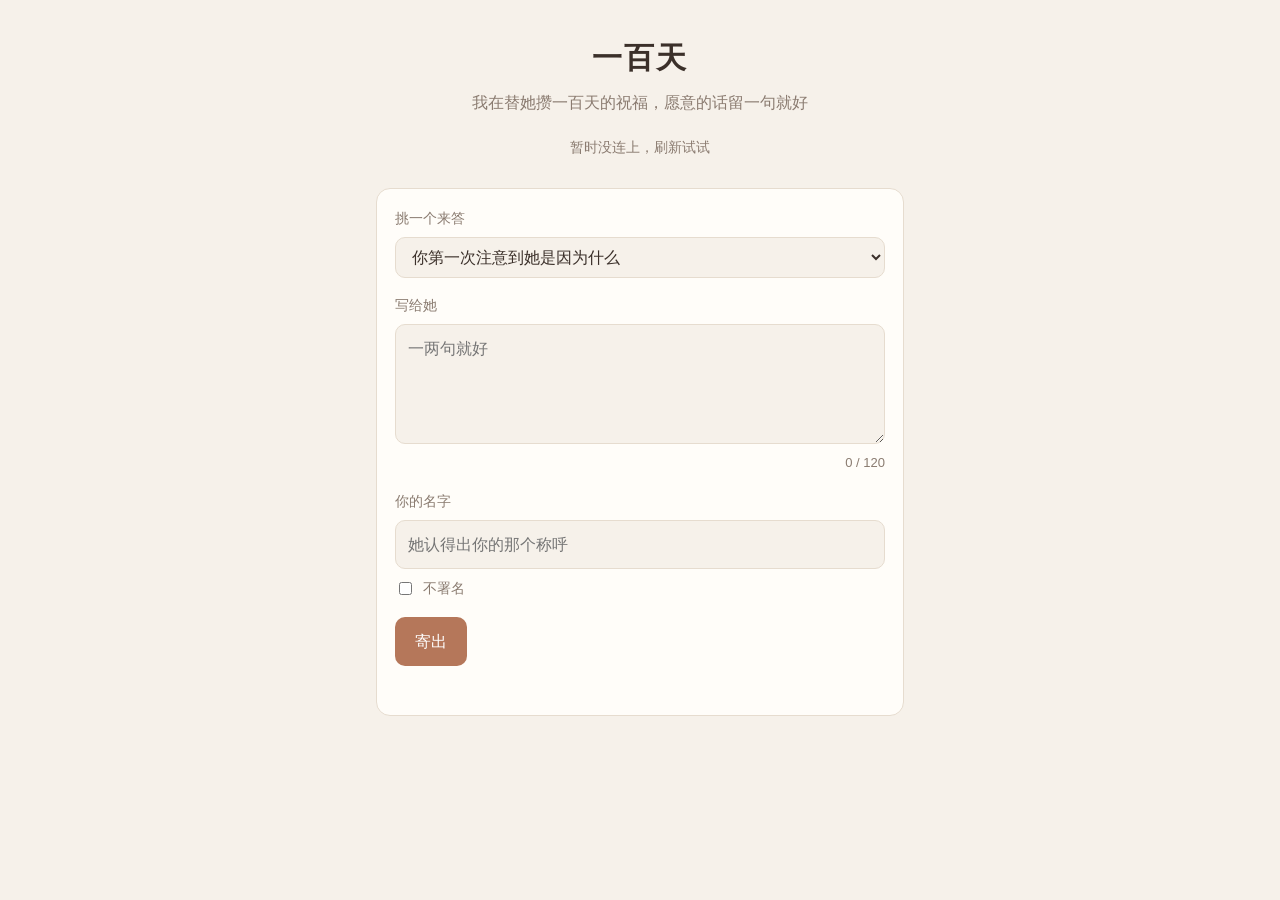
==== wishes/index.html @ 848b3bc2 "加一百天祝福页：来宾留言、先审后放、到日子一起拆 Co-Authored-By: Claude Opus 5.5 <noreply@anthropic.com> Claude-Session: htt" ====
<!doctype html>
<html lang="zh-CN">
<head>
<meta charset="utf-8">
<meta name="viewport" content="width=device-width, initial-scale=1, viewport-fit=cover">
<title>一百天</title>
<link rel="stylesheet" href="style.css">
</head>
<body>
<main>
  <h1 id="title"></h1>
  <p class="sub" id="subtitle"></p>
  <img class="hero hidden" id="hero" alt="">
  <p class="status" id="status">正在看攒了几封…</p>

  <!-- 拆开之后才出现 -->
  <section id="opened" class="hidden">
    <div class="letters" id="letters"></div>
    <p class="section-title">还想再写一句的话</p>
  </section>

  <form class="card" id="form" autocomplete="off">
    <div class="field">
      <label for="q">挑一个来答</label>
      <select id="q"></select>
    </div>
    <div class="field">
      <label for="body">写给<span class="recipient"></span></label>
      <textarea id="body" placeholder="一两句就好"></textarea>
      <div class="row"><span></span><span class="count" id="count"></span></div>
    </div>
    <div class="field">
      <label for="name">你的名字</label>
      <input type="text" id="name" maxlength="20" placeholder="她认得出你的那个称呼">
      <label class="check" style="margin-top:8px"><input type="checkbox" id="anon"> 不署名</label>
    </div>
    <button type="submit" id="send">寄出</button>
    <p class="msg" id="msg" role="status"></p>
  </form>
</main>

<script src="config.js"></script>
<script src="api.js"></script>
<script>
(function () {
  const C = window.WISH_CONFIG, api = window.WishAPI;
  const $ = (id) => document.getElementById(id);

  document.title = C.TITLE;
  $("title").textContent = C.TITLE;
  $("subtitle").textContent = C.SUBTITLE;
  document.querySelectorAll(".recipient").forEach((el) => (el.textContent = C.RECIPIENT));
  if (C.HERO_IMAGE) { $("hero").src = C.HERO_IMAGE; $("hero").classList.remove("hidden"); }

  [...C.QUESTIONS, C.FREE_QUESTION].forEach((q) => {
    const o = document.createElement("option");
    o.value = o.textContent = q;
    $("q").appendChild(o);
  });

  // 字数
  const body = $("body"), count = $("count");
  const len = (s) => [...s.trim()].length;
  function updateCount() {
    const n = len(body.value);
    count.textContent = n + " / " + C.MAX_LEN;
    count.classList.toggle("over", n > C.MAX_LEN);
  }
  body.addEventListener("input", updateCount);
  updateCount();

  $("anon").addEventListener("change", (e) => { $("name").disabled = e.target.checked; });

  // 状态 + 拆开后的信
  let unsealAt = null, total = 0, sealed = true;
  function renderStatus() {
    const el = $("status");
    el.textContent = "";
    if (!unsealAt) return;
    const b = document.createElement("b");
    b.textContent = total;
    if (sealed) {
      const days = Math.max(0, Math.ceil((unsealAt - Date.now()) / 86400000));
      el.append("已经攒了 ", b, " 封，" + (days > 0 ? "还有 " + days + " 天" : "就快") + "一起拆开");
    } else {
      el.append("一共 ", b, " 封，拆开了");
    }
  }

  function letterEl(w) {
    const btn = document.createElement("div");
    btn.className = "env";
    btn.tabIndex = 0;
    const head = document.createElement("div");
    head.className = "env-head";
    const who = document.createElement("span");
    who.className = "who";
    who.textContent = w.nickname || "没署名的人";
    const when = document.createElement("span");
    when.textContent = api.fmtTime(w.created_at);
    head.append(who, when);

    const bodyBox = document.createElement("div");
    bodyBox.className = "env-body";
    const q = document.createElement("p");
    q.className = "env-q";
    q.textContent = w.question;
    const t = document.createElement("p");
    t.className = "env-text";
    t.textContent = w.body; // textContent，不会被当成 HTML
    bodyBox.append(q, t);

    btn.append(head, bodyBox);
    const open = () => btn.classList.add("open");
    btn.addEventListener("click", open);
    btn.addEventListener("keydown", (e) => { if (e.key === "Enter" || e.key === " ") open(); });
    return btn;
  }

  async function load() {
    try {
      const s = await api.rpc("wish_status");
      unsealAt = new Date(s.unseal_at).getTime();
      total = s.count;
      sealed = s.sealed;
      renderStatus();
      if (!sealed) {
        const list = await api.rpc("public_wishes");
        const box = $("letters");
        box.textContent = "";
        if (!list.length) {
          const p = document.createElement("p");
          p.className = "empty";
          p.textContent = "信还在路上";
          box.appendChild(p);
        }
        list.forEach((w) => box.appendChild(letterEl(w)));
        $("opened").classList.remove("hidden");
      }
    } catch (e) {
      $("status").textContent = "暂时没连上，刷新试试";
    }
  }
  load();

  // 寄出：只有数据库确认收到了才算成功
  $("form").addEventListener("submit", async (e) => {
    e.preventDefault();
    const msg = $("msg"), send = $("send");
    msg.className = "msg";
    msg.textContent = "";
    const text = body.value.trim();
    if (!text) { msg.className = "msg err"; msg.textContent = "还没写字呢"; return; }
    if (len(text) > C.MAX_LEN) { msg.className = "msg err"; msg.textContent = "字有点多，挑最想说的那句"; return; }

    send.disabled = true;
    send.textContent = "寄送中…";
    try {
      const r = await api.rpc("submit_wish", {
        p_nickname: $("anon").checked ? "" : $("name").value,
        p_question: $("q").value,
        p_body: text,
      });
      body.value = "";
      updateCount();
      msg.className = "msg ok";
      msg.textContent = "寄出了，" + api.fmtTime(r.created_at) + "。" +
        (sealed ? "到那天和大家的一起拆开。" : "过一遍之后就会出现在上面。");
      total += 1;
      renderStatus();
    } catch (err) {
      msg.className = "msg err";
      msg.textContent = err.message; // 写的字留在框里，不会丢
    } finally {
      send.disabled = false;
      send.textContent = "寄出";
    }
  });
})();
</script>
</body>
</html>
---- wishes/style.css ----
:root {
  --bg: #f6f1ea;
  --paper: #fffdf9;
  --ink: #3b302a;
  --muted: #8a7b70;
  --line: #e6dccf;
  --accent: #b5775a;
  --accent-ink: #fff;
  --env: #f1e4d3;
  --env-flap: #e8d4bd;
  --ok: #5d8a5e;
  --err: #b24a3c;
}
@media (prefers-color-scheme: dark) {
  :root {
    --bg: #1d1916;
    --paper: #27221e;
    --ink: #eee4da;
    --muted: #a69689;
    --line: #3a322c;
    --accent: #d39573;
    --accent-ink: #1d1916;
    --env: #332a23;
    --env-flap: #3d3229;
    --ok: #8fbf8f;
    --err: #e2806f;
  }
}
* { box-sizing: border-box; }
html, body { margin: 0; }
body {
  background: var(--bg);
  color: var(--ink);
  font-family: -apple-system, "PingFang SC", "Hiragino Sans GB", "Noto Sans SC", "Microsoft YaHei", sans-serif;
  line-height: 1.7;
  -webkit-text-size-adjust: 100%;
}
main { max-width: 560px; margin: 0 auto; padding: 32px 16px 64px; }
h1 { font-size: 30px; font-weight: 600; letter-spacing: .06em; margin: 0 0 6px; text-align: center; }
.sub { text-align: center; color: var(--muted); margin: 0 0 20px; }
.hero { width: 100%; border-radius: 14px; display: block; margin: 0 0 22px; }
.status { text-align: center; color: var(--muted); font-size: 14px; margin: 0 0 28px; }
.status b { color: var(--ink); font-weight: 600; }
.card {
  background: var(--paper);
  border: 1px solid var(--line);
  border-radius: 14px;
  padding: 18px;
}
label { display: block; font-size: 14px; color: var(--muted); margin: 0 0 6px; }
.field { margin: 0 0 16px; }
select, input[type=text], input[type=password], textarea {
  width: 100%;
  font: inherit;
  font-size: 16px; /* 防 iOS 放大 */
  color: var(--ink);
  background: var(--bg);
  border: 1px solid var(--line);
  border-radius: 10px;
  padding: 10px 12px;
}
textarea { min-height: 120px; resize: vertical; }
.row { display: flex; align-items: center; justify-content: space-between; gap: 12px; }
.count { font-size: 13px; color: var(--muted); }
.count.over { color: var(--err); }
.check { display: flex; align-items: center; gap: 8px; font-size: 14px; color: var(--muted); }
button {
  font: inherit;
  border: 0;
  border-radius: 10px;
  padding: 11px 20px;
  background: var(--accent);
  color: var(--accent-ink);
  cursor: pointer;
}
button[disabled] { opacity: .5; cursor: default; }
button.ghost { background: transparent; color: var(--accent); border: 1px solid var(--line); padding: 7px 12px; font-size: 14px; }
.msg { font-size: 14px; margin: 12px 0 0; min-height: 1.4em; }
.msg.ok { color: var(--ok); }
.msg.err { color: var(--err); }
.section-title { font-size: 15px; color: var(--muted); text-align: center; margin: 40px 0 16px; }

/* 信封 */
.letters { display: grid; gap: 12px; }
.env {
  position: relative;
  background: var(--env);
  border-radius: 12px;
  padding: 16px 18px;
  cursor: pointer;
  overflow: hidden;
  border: 1px solid var(--line);
  text-align: left;
  width: 100%;
  color: var(--ink);
}
.env::before {
  content: "";
  position: absolute; left: 0; right: 0; top: 0; height: 22px;
  background: linear-gradient(to bottom right, var(--env-flap) 50%, transparent 50.5%) left / 50.5% 100% no-repeat,
              linear-gradient(to bottom left,  var(--env-flap) 50%, transparent 50.5%) right / 50.5% 100% no-repeat;
  opacity: .9;
  transition: opacity .3s;
}
.env-head { display: flex; justify-content: space-between; gap: 12px; font-size: 14px; color: var(--muted); padding-top: 8px; }
.env-head .who { color: var(--ink); font-weight: 600; }
.env-body { display: none; margin-top: 10px; }
.env.open { background: var(--paper); cursor: default; }
.env.open::before { opacity: 0; }
.env.open .env-body { display: block; }
.env-q { font-size: 13px; color: var(--muted); margin: 0 0 4px; }
.env-text { margin: 0; white-space: pre-wrap; word-break: break-word; font-size: 16px; }
.empty { text-align: center; color: var(--muted); font-size: 14px; }
.hidden { display: none !important; }
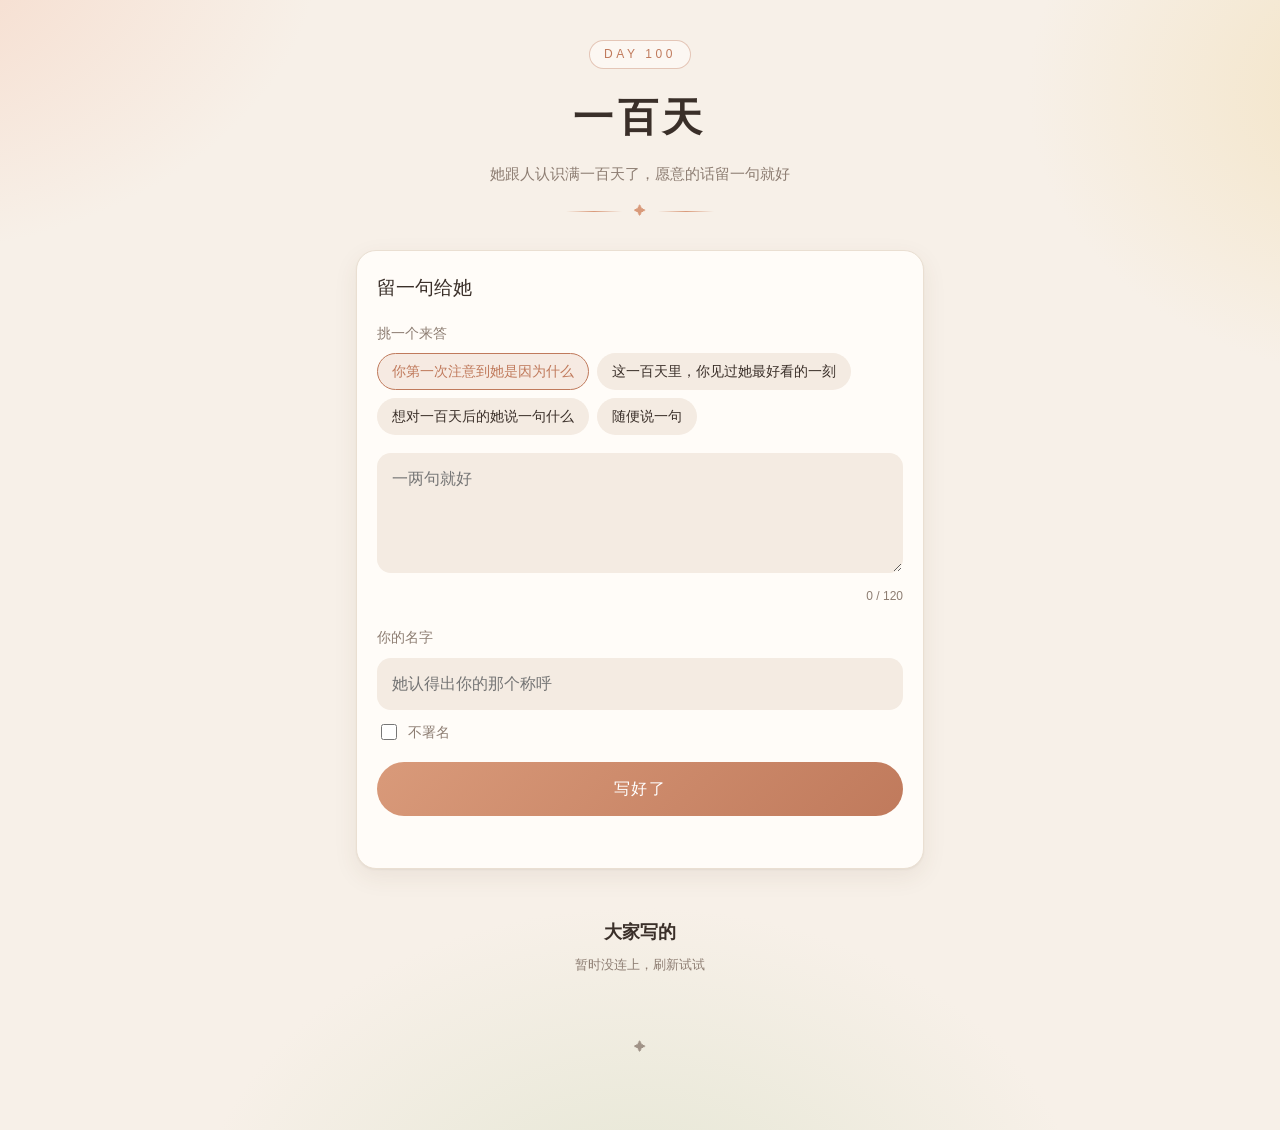
==== commit baeca24b: "祝福页改成写完直接显示，并美化页面 - 去掉拆封时间，新写的默认直接出现在页面上 - 管理页加开关：直接显示 / 先审再显示 - 问题改成可点的小标签，信做成彩色卡片，加主图相框和深色模式 - 导出静" ====
--- a/wishes/index.html
+++ b/wishes/index.html
@@ -3,40 +3,42 @@
 <head>
 <meta charset="utf-8">
 <meta name="viewport" content="width=device-width, initial-scale=1, viewport-fit=cover">
+<meta name="theme-color" content="#f7f0e8">
 <title>一百天</title>
 <link rel="stylesheet" href="style.css">
 </head>
 <body>
 <main>
+  <span class="badge hidden" id="badge"></span>
   <h1 id="title"></h1>
   <p class="sub" id="subtitle"></p>
-  <img class="hero hidden" id="hero" alt="">
-  <p class="status" id="status">正在看攒了几封…</p>
-
-  <!-- 拆开之后才出现 -->
-  <section id="opened" class="hidden">
-    <div class="letters" id="letters"></div>
-    <p class="section-title">还想再写一句的话</p>
-  </section>
+  <div class="flourish">✦</div>
+  <figure class="hero hidden" id="hero"><img alt=""></figure>
 
   <form class="card" id="form" autocomplete="off">
+    <p class="form-title">留一句给<span class="recipient"></span></p>
     <div class="field">
-      <label for="q">挑一个来答</label>
-      <select id="q"></select>
+      <label>挑一个来答</label>
+      <div class="chips" id="chips" role="radiogroup"></div>
     </div>
     <div class="field">
-      <label for="body">写给<span class="recipient"></span></label>
-      <textarea id="body" placeholder="一两句就好"></textarea>
+      <textarea id="body" placeholder="一两句就好" aria-label="正文"></textarea>
       <div class="row"><span></span><span class="count" id="count"></span></div>
     </div>
     <div class="field">
       <label for="name">你的名字</label>
       <input type="text" id="name" maxlength="20" placeholder="她认得出你的那个称呼">
-      <label class="check" style="margin-top:8px"><input type="checkbox" id="anon"> 不署名</label>
+      <label class="check" style="margin-top:10px"><input type="checkbox" id="anon"> 不署名</label>
     </div>
-    <button type="submit" id="send">寄出</button>
+    <button type="submit" class="wide" id="send">写好了</button>
     <p class="msg" id="msg" role="status"></p>
   </form>
+
+  <h2 class="section-title" id="listTitle">大家写的</h2>
+  <p class="section-sub" id="status">正在翻…</p>
+  <div class="letters" id="letters"></div>
+
+  <p class="foot">✦</p>
 </main>
 
 <script src="config.js"></script>
@@ -49,16 +51,23 @@
   document.title = C.TITLE;
   $("title").textContent = C.TITLE;
   $("subtitle").textContent = C.SUBTITLE;
+  if (C.BADGE) { $("badge").textContent = C.BADGE; $("badge").classList.remove("hidden"); }
   document.querySelectorAll(".recipient").forEach((el) => (el.textContent = C.RECIPIENT));
-  if (C.HERO_IMAGE) { $("hero").src = C.HERO_IMAGE; $("hero").classList.remove("hidden"); }
+  if (C.HERO_IMAGE) { $("hero").querySelector("img").src = C.HERO_IMAGE; $("hero").classList.remove("hidden"); }
 
-  [...C.QUESTIONS, C.FREE_QUESTION].forEach((q) => {
-    const o = document.createElement("option");
-    o.value = o.textContent = q;
-    $("q").appendChild(o);
+  // 问题做成能点的小标签
+  [...C.QUESTIONS, C.FREE_QUESTION].forEach((q, i) => {
+    const l = document.createElement("label");
+    l.className = "chip";
+    const r = document.createElement("input");
+    r.type = "radio"; r.name = "q"; r.value = q; r.checked = i === 0;
+    const s = document.createElement("span");
+    s.textContent = q;
+    l.append(r, s);
+    $("chips").appendChild(l);
   });
+  const question = () => (document.querySelector('input[name=q]:checked') || {}).value || C.FREE_QUESTION;
 
-  // 字数
   const body = $("body"), count = $("count");
   const len = (s) => [...s.trim()].length;
   function updateCount() {
@@ -71,79 +80,22 @@
 
   $("anon").addEventListener("change", (e) => { $("name").disabled = e.target.checked; });
 
-  // 状态 + 拆开后的信
-  let unsealAt = null, total = 0, sealed = true;
-  function renderStatus() {
-    const el = $("status");
-    el.textContent = "";
-    if (!unsealAt) return;
-    const b = document.createElement("b");
-    b.textContent = total;
-    if (sealed) {
-      const days = Math.max(0, Math.ceil((unsealAt - Date.now()) / 86400000));
-      el.append("已经攒了 ", b, " 封，" + (days > 0 ? "还有 " + days + " 天" : "就快") + "一起拆开");
-    } else {
-      el.append("一共 ", b, " 封，拆开了");
-    }
-  }
-
-  function letterEl(w) {
-    const btn = document.createElement("div");
-    btn.className = "env";
-    btn.tabIndex = 0;
-    const head = document.createElement("div");
-    head.className = "env-head";
-    const who = document.createElement("span");
-    who.className = "who";
-    who.textContent = w.nickname || "没署名的人";
-    const when = document.createElement("span");
-    when.textContent = api.fmtTime(w.created_at);
-    head.append(who, when);
-
-    const bodyBox = document.createElement("div");
-    bodyBox.className = "env-body";
-    const q = document.createElement("p");
-    q.className = "env-q";
-    q.textContent = w.question;
-    const t = document.createElement("p");
-    t.className = "env-text";
-    t.textContent = w.body; // textContent，不会被当成 HTML
-    bodyBox.append(q, t);
-
-    btn.append(head, bodyBox);
-    const open = () => btn.classList.add("open");
-    btn.addEventListener("click", open);
-    btn.addEventListener("keydown", (e) => { if (e.key === "Enter" || e.key === " ") open(); });
-    return btn;
-  }
-
-  async function load() {
+  async function load(highlightFirst) {
     try {
-      const s = await api.rpc("wish_status");
-      unsealAt = new Date(s.unseal_at).getTime();
-      total = s.count;
-      sealed = s.sealed;
-      renderStatus();
-      if (!sealed) {
-        const list = await api.rpc("public_wishes");
-        const box = $("letters");
-        box.textContent = "";
-        if (!list.length) {
-          const p = document.createElement("p");
-          p.className = "empty";
-          p.textContent = "信还在路上";
-          box.appendChild(p);
-        }
-        list.forEach((w) => box.appendChild(letterEl(w)));
-        $("opened").classList.remove("hidden");
-      }
+      const [s, list] = await Promise.all([api.rpc("wish_status"), api.rpc("public_wishes")]);
+      $("status").textContent = list.length ? "一共 " + s.count + " 封，新的在前面" : "还没人写，你来第一个";
+      // 置顶那封之后的第一封就是最新的
+      const newestIdx = list.findIndex((w) => !w.pinned);
+      $("letters").innerHTML = list
+        .map((w, i) => api.letterHTML(w, i, highlightFirst && i === newestIdx ? "new" : ""))
+        .join("");
     } catch (e) {
       $("status").textContent = "暂时没连上，刷新试试";
     }
   }
-  load();
+  load(false);
 
-  // 寄出：只有数据库确认收到了才算成功
+  // 只有数据库确认收到了才算写进去；成功后从数据库重新读一遍
   $("form").addEventListener("submit", async (e) => {
     e.preventDefault();
     const msg = $("msg"), send = $("send");
@@ -154,26 +106,29 @@
     if (len(text) > C.MAX_LEN) { msg.className = "msg err"; msg.textContent = "字有点多，挑最想说的那句"; return; }
 
     send.disabled = true;
-    send.textContent = "寄送中…";
+    send.textContent = "正在存…";
     try {
       const r = await api.rpc("submit_wish", {
         p_nickname: $("anon").checked ? "" : $("name").value,
-        p_question: $("q").value,
+        p_question: question(),
         p_body: text,
       });
       body.value = "";
       updateCount();
       msg.className = "msg ok";
-      msg.textContent = "寄出了，" + api.fmtTime(r.created_at) + "。" +
-        (sealed ? "到那天和大家的一起拆开。" : "过一遍之后就会出现在上面。");
-      total += 1;
-      renderStatus();
+      if (r.status === "approved") {
+        msg.textContent = "留下了 · " + api.fmtTime(r.created_at);
+        await load(true);
+        $("listTitle").scrollIntoView({ behavior: "smooth", block: "start" });
+      } else {
+        msg.textContent = "收到了 · " + api.fmtTime(r.created_at) + "，过一遍之后会出现在下面";
+      }
     } catch (err) {
       msg.className = "msg err";
       msg.textContent = err.message; // 写的字留在框里，不会丢
     } finally {
       send.disabled = false;
-      send.textContent = "寄出";
+      send.textContent = "写好了";
     }
   });
 })();
--- a/wishes/style.css
+++ b/wishes/style.css
@@ -1,114 +1,255 @@
 :root {
-  --bg: #f6f1ea;
-  --paper: #fffdf9;
-  --ink: #3b302a;
-  --muted: #8a7b70;
-  --line: #e6dccf;
-  --accent: #b5775a;
+  --bg: #f7f0e8;
+  --blob1: #f6d9c9;
+  --blob2: #f3e3c3;
+  --blob3: #e4e6d3;
+  --paper: #fffcf8;
+  --ink: #3a2f29;
+  --muted: #8d7d72;
+  --line: #eadfd2;
+  --accent: #c07a5c;
+  --accent2: #d99a7a;
   --accent-ink: #fff;
-  --env: #f1e4d3;
-  --env-flap: #e8d4bd;
-  --ok: #5d8a5e;
-  --err: #b24a3c;
+  --chip: #f4ebe2;
+  --ok: #5e8c60;
+  --err: #b54b3d;
+  --shadow: 0 1px 2px rgba(90, 60, 40, .06), 0 8px 24px rgba(90, 60, 40, .08);
+  --t0: #fff8ef;  /* 奶油 */
+  --t1: #fdeeee;  /* 淡粉 */
+  --t2: #eef3ea;  /* 淡绿 */
+  --t3: #eaf0f6;  /* 淡蓝 */
+  --serif: "Songti SC", "STSong", "Noto Serif SC", "Source Han Serif SC", "SimSun", serif;
 }
 @media (prefers-color-scheme: dark) {
   :root {
-    --bg: #1d1916;
-    --paper: #27221e;
-    --ink: #eee4da;
-    --muted: #a69689;
-    --line: #3a322c;
-    --accent: #d39573;
-    --accent-ink: #1d1916;
-    --env: #332a23;
-    --env-flap: #3d3229;
-    --ok: #8fbf8f;
-    --err: #e2806f;
+    --bg: #1c1815;
+    --blob1: #3a2820;
+    --blob2: #33291c;
+    --blob3: #262a20;
+    --paper: #26201c;
+    --ink: #f0e6dc;
+    --muted: #a8988b;
+    --line: #3a312a;
+    --accent: #dc9b7b;
+    --accent2: #e8b291;
+    --accent-ink: #1c1815;
+    --chip: #2f2722;
+    --ok: #93c293;
+    --err: #e8846f;
+    --shadow: 0 1px 2px rgba(0, 0, 0, .3), 0 8px 24px rgba(0, 0, 0, .25);
+    --t0: #2c241d;
+    --t1: #2f2223;
+    --t2: #232a22;
+    --t3: #212730;
   }
 }
+
 * { box-sizing: border-box; }
 html, body { margin: 0; }
 body {
-  background: var(--bg);
+  min-height: 100vh;
   color: var(--ink);
+  background:
+    radial-gradient(40rem 28rem at -10% -5%, var(--blob1), transparent 70%),
+    radial-gradient(34rem 26rem at 110% 8%, var(--blob2), transparent 70%),
+    radial-gradient(40rem 30rem at 50% 110%, var(--blob3), transparent 70%),
+    var(--bg);
   font-family: -apple-system, "PingFang SC", "Hiragino Sans GB", "Noto Sans SC", "Microsoft YaHei", sans-serif;
-  line-height: 1.7;
+  line-height: 1.75;
   -webkit-text-size-adjust: 100%;
 }
-main { max-width: 560px; margin: 0 auto; padding: 32px 16px 64px; }
-h1 { font-size: 30px; font-weight: 600; letter-spacing: .06em; margin: 0 0 6px; text-align: center; }
-.sub { text-align: center; color: var(--muted); margin: 0 0 20px; }
-.hero { width: 100%; border-radius: 14px; display: block; margin: 0 0 22px; }
-.status { text-align: center; color: var(--muted); font-size: 14px; margin: 0 0 28px; }
-.status b { color: var(--ink); font-weight: 600; }
+main { max-width: 600px; margin: 0 auto; padding: 40px 16px 72px; }
+
+/* ---------- 头部 ---------- */
+.badge {
+  display: block;
+  width: max-content;
+  margin: 0 auto 14px;
+  padding: 3px 14px;
+  border-radius: 99px;
+  font-size: 12px;
+  letter-spacing: .3em;
+  color: var(--accent);
+  border: 1px solid color-mix(in srgb, var(--accent) 40%, transparent);
+  background: color-mix(in srgb, var(--paper) 60%, transparent);
+}
+h1 {
+  font-family: var(--serif);
+  font-size: 40px;
+  font-weight: 700;
+  letter-spacing: .12em;
+  margin: 0 0 8px;
+  text-align: center;
+}
+.sub { text-align: center; color: var(--muted); margin: 0 0 6px; font-size: 15px; }
+.flourish {
+  display: flex; align-items: center; justify-content: center; gap: 12px;
+  color: var(--accent2); font-size: 12px; margin: 14px 0 28px;
+}
+.flourish::before, .flourish::after {
+  content: ""; width: 56px; height: 1px;
+  background: linear-gradient(to right, transparent, var(--accent2), transparent);
+}
+.hero {
+  display: block;
+  width: 100%;
+  margin: 0 0 32px;
+  padding: 10px 10px 34px;
+  background: #fff;
+  border-radius: 6px;
+  box-shadow: var(--shadow);
+  transform: rotate(-1.2deg);
+}
+.hero img { width: 100%; display: block; border-radius: 2px; }
+
+/* ---------- 表单 ---------- */
 .card {
   background: var(--paper);
   border: 1px solid var(--line);
-  border-radius: 14px;
-  padding: 18px;
-}
-label { display: block; font-size: 14px; color: var(--muted); margin: 0 0 6px; }
-.field { margin: 0 0 16px; }
+  border-radius: 20px;
+  padding: 20px;
+  box-shadow: var(--shadow);
+}
+.form-title { font-family: var(--serif); font-size: 19px; margin: 0 0 16px; }
+label { display: block; font-size: 14px; color: var(--muted); margin: 0 0 8px; }
+.field { margin: 0 0 18px; }
+
+.chips { display: flex; flex-wrap: wrap; gap: 8px; }
+.chip { position: relative; margin: 0; }
+.chip input { position: absolute; opacity: 0; pointer-events: none; }
+.chip span {
+  display: block;
+  padding: 7px 14px;
+  border-radius: 99px;
+  background: var(--chip);
+  border: 1px solid transparent;
+  color: var(--ink);
+  font-size: 14px;
+  line-height: 1.5;
+  cursor: pointer;
+  transition: background .2s, border-color .2s, color .2s;
+}
+.chip input:checked + span {
+  background: color-mix(in srgb, var(--accent) 14%, var(--paper));
+  border-color: var(--accent);
+  color: var(--accent);
+}
+.chip input:focus-visible + span { outline: 2px solid var(--accent); outline-offset: 2px; }
+
 select, input[type=text], input[type=password], textarea {
   width: 100%;
   font: inherit;
   font-size: 16px; /* 防 iOS 放大 */
   color: var(--ink);
-  background: var(--bg);
-  border: 1px solid var(--line);
-  border-radius: 10px;
-  padding: 10px 12px;
-}
+  background: var(--chip);
+  border: 1px solid transparent;
+  border-radius: 14px;
+  padding: 11px 14px;
+  transition: border-color .2s, background .2s;
+}
+select:focus, input[type=text]:focus, input[type=password]:focus, textarea:focus {
+  outline: none;
+  border-color: var(--accent2);
+  background: var(--paper);
+}
+input:disabled { opacity: .5; }
 textarea { min-height: 120px; resize: vertical; }
 .row { display: flex; align-items: center; justify-content: space-between; gap: 12px; }
-.count { font-size: 13px; color: var(--muted); }
+.count { font-size: 12px; color: var(--muted); margin-top: 4px; }
 .count.over { color: var(--err); }
-.check { display: flex; align-items: center; gap: 8px; font-size: 14px; color: var(--muted); }
+.check { display: flex; align-items: center; gap: 8px; font-size: 14px; color: var(--muted); margin: 0; }
+.check input { accent-color: var(--accent); width: 16px; height: 16px; }
+
 button {
   font: inherit;
   border: 0;
-  border-radius: 10px;
-  padding: 11px 20px;
-  background: var(--accent);
+  border-radius: 99px;
+  padding: 11px 22px;
+  background: linear-gradient(135deg, var(--accent2), var(--accent));
   color: var(--accent-ink);
   cursor: pointer;
-}
+  transition: transform .15s, opacity .2s;
+}
+button:active { transform: scale(.98); }
 button[disabled] { opacity: .5; cursor: default; }
-button.ghost { background: transparent; color: var(--accent); border: 1px solid var(--line); padding: 7px 12px; font-size: 14px; }
-.msg { font-size: 14px; margin: 12px 0 0; min-height: 1.4em; }
+button.wide { width: 100%; padding: 13px; font-size: 16px; letter-spacing: .1em; }
+button.ghost { background: transparent; color: var(--accent); border: 1px solid var(--line); padding: 6px 14px; font-size: 14px; }
+.msg { font-size: 14px; margin: 12px 0 0; min-height: 1.4em; text-align: center; }
 .msg.ok { color: var(--ok); }
 .msg.err { color: var(--err); }
-.section-title { font-size: 15px; color: var(--muted); text-align: center; margin: 40px 0 16px; }
-
-/* 信封 */
-.letters { display: grid; gap: 12px; }
-.env {
+
+/* ---------- 信 ---------- */
+.section-title {
+  font-family: var(--serif);
+  font-size: 18px;
+  text-align: center;
+  margin: 48px 0 6px;
+  scroll-margin-top: 16px;
+}
+.section-sub { text-align: center; color: var(--muted); font-size: 13px; margin: 0 0 20px; }
+.letters { columns: 1; column-gap: 14px; }
+@media (min-width: 560px) { .letters { columns: 2; } }
+.letter {
   position: relative;
-  background: var(--env);
-  border-radius: 12px;
-  padding: 16px 18px;
-  cursor: pointer;
+  break-inside: avoid;
+  margin: 0 0 14px;
+  padding: 18px 18px 14px;
+  border-radius: 16px;
+  background: var(--t0);
+  border: 1px solid color-mix(in srgb, var(--ink) 6%, transparent);
+  box-shadow: var(--shadow);
   overflow: hidden;
-  border: 1px solid var(--line);
-  text-align: left;
-  width: 100%;
-  color: var(--ink);
-}
-.env::before {
-  content: "";
-  position: absolute; left: 0; right: 0; top: 0; height: 22px;
-  background: linear-gradient(to bottom right, var(--env-flap) 50%, transparent 50.5%) left / 50.5% 100% no-repeat,
-              linear-gradient(to bottom left,  var(--env-flap) 50%, transparent 50.5%) right / 50.5% 100% no-repeat;
-  opacity: .9;
-  transition: opacity .3s;
-}
-.env-head { display: flex; justify-content: space-between; gap: 12px; font-size: 14px; color: var(--muted); padding-top: 8px; }
-.env-head .who { color: var(--ink); font-weight: 600; }
-.env-body { display: none; margin-top: 10px; }
-.env.open { background: var(--paper); cursor: default; }
-.env.open::before { opacity: 0; }
-.env.open .env-body { display: block; }
-.env-q { font-size: 13px; color: var(--muted); margin: 0 0 4px; }
-.env-text { margin: 0; white-space: pre-wrap; word-break: break-word; font-size: 16px; }
-.empty { text-align: center; color: var(--muted); font-size: 14px; }
+  animation: rise .5s ease both;
+}
+.letter.t1 { background: var(--t1); }
+.letter.t2 { background: var(--t2); }
+.letter.t3 { background: var(--t3); }
+.letter:nth-child(odd)  { transform: rotate(-.4deg); }
+.letter:nth-child(even) { transform: rotate(.4deg); }
+.letter::before {
+  content: "“";
+  position: absolute; top: -18px; right: 10px;
+  font-family: Georgia, var(--serif);
+  font-size: 88px;
+  line-height: 1;
+  color: var(--accent);
+  opacity: .12;
+}
+.letter.pinned { border-color: color-mix(in srgb, var(--accent) 45%, transparent); }
+.letter.pinned .pin {
+  display: inline-block; font-size: 11px; color: var(--accent);
+  border: 1px solid currentColor; border-radius: 99px; padding: 0 8px; margin: 0 0 8px;
+}
+.letter.new { animation: rise .5s ease both, glow 2.4s ease .5s; }
+.letter-q { font-size: 12px; color: var(--muted); margin: 0 0 6px; }
+.letter-text {
+  font-family: var(--serif);
+  font-size: 17px;
+  line-height: 1.85;
+  margin: 0 0 14px;
+  white-space: pre-wrap;
+  word-break: break-word;
+}
+.letter-foot { display: flex; align-items: center; gap: 8px; font-size: 13px; color: var(--muted); }
+.avatar {
+  flex: none;
+  width: 24px; height: 24px; border-radius: 50%;
+  display: grid; place-items: center;
+  font-size: 12px; color: var(--accent-ink);
+  background: linear-gradient(135deg, var(--accent2), var(--accent));
+}
+.letter-foot .who { color: var(--ink); font-weight: 600; }
+.letter-foot .when { margin-left: auto; font-size: 12px; }
+
+.empty { text-align: center; color: var(--muted); font-size: 14px; padding: 20px 0; }
+.foot { text-align: center; color: var(--muted); font-size: 12px; margin: 40px 0 0; opacity: .8; }
 .hidden { display: none !important; }
+
+@keyframes rise { from { opacity: 0; translate: 0 10px; } to { opacity: 1; translate: 0 0; } }
+@keyframes glow {
+  0%, 100% { box-shadow: var(--shadow); }
+  30% { box-shadow: 0 0 0 3px color-mix(in srgb, var(--accent) 35%, transparent), var(--shadow); }
+}
+@media (prefers-reduced-motion: reduce) {
+  .letter, .letter.new { animation: none; }
+}
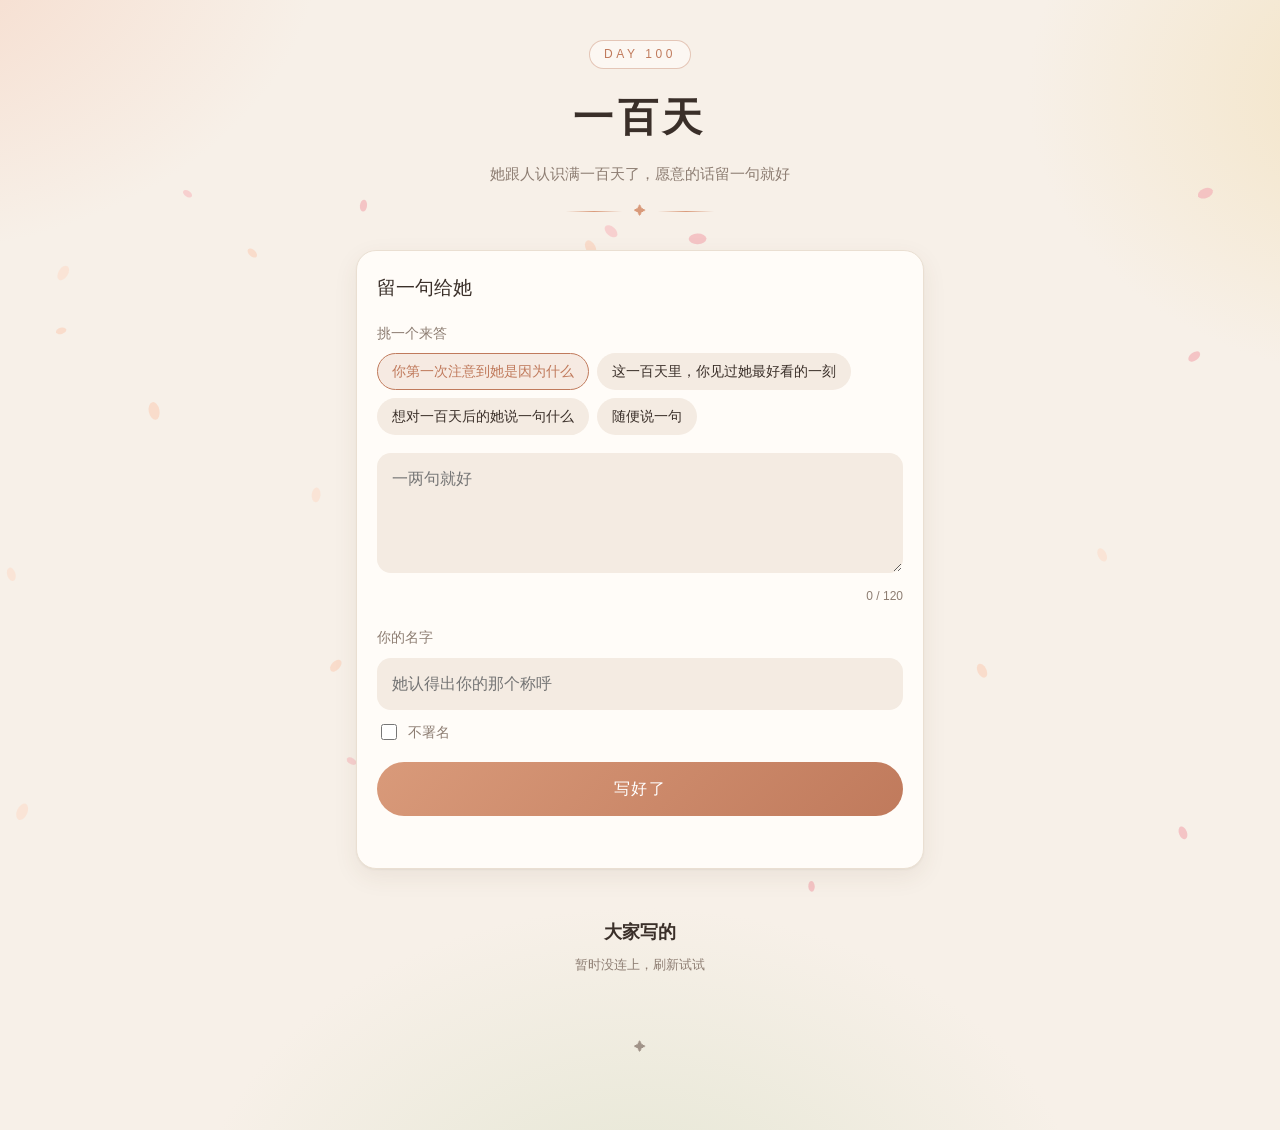
==== commit 53026484: "祝福页加特效：飘花瓣、寄出时爱心烟花、点空白冒星星 - 背景特效可在 config.js 里选花瓣/星光/雪/关闭 - 标题流光、分隔星呼吸 - 系统开了减少动态效果时全部关掉  Co-Authore" ====
--- a/wishes/index.html
+++ b/wishes/index.html
@@ -43,6 +43,7 @@
 
 <script src="config.js"></script>
 <script src="api.js"></script>
+<script src="effects.js"></script>
 <script>
 (function () {
   const C = window.WISH_CONFIG, api = window.WishAPI;
@@ -116,10 +117,11 @@
       body.value = "";
       updateCount();
       msg.className = "msg ok";
+      if (window.WishFX) WishFX.celebrate(send);
       if (r.status === "approved") {
         msg.textContent = "留下了 · " + api.fmtTime(r.created_at);
         await load(true);
-        $("listTitle").scrollIntoView({ behavior: "smooth", block: "start" });
+        setTimeout(() => $("listTitle").scrollIntoView({ behavior: "smooth", block: "start" }), 900);
       } else {
         msg.textContent = "收到了 · " + api.fmtTime(r.created_at) + "，过一遍之后会出现在下面";
       }
--- a/wishes/style.css
+++ b/wishes/style.css
@@ -58,7 +58,7 @@
   line-height: 1.75;
   -webkit-text-size-adjust: 100%;
 }
-main { max-width: 600px; margin: 0 auto; padding: 40px 16px 72px; }
+main { position: relative; z-index: 1; max-width: 600px; margin: 0 auto; padding: 40px 16px 72px; }
 
 /* ---------- 头部 ---------- */
 .badge {
@@ -221,6 +221,16 @@
   border: 1px solid currentColor; border-radius: 99px; padding: 0 8px; margin: 0 0 8px;
 }
 .letter.new { animation: rise .5s ease both, glow 2.4s ease .5s; }
+h1 {
+  background: linear-gradient(100deg, var(--ink) 30%, var(--accent) 50%, var(--ink) 70%);
+  background-size: 250% 100%;
+  -webkit-background-clip: text; background-clip: text;
+  -webkit-text-fill-color: transparent;
+  animation: shine 6s ease-in-out infinite;
+}
+.flourish { animation: breathe 3.2s ease-in-out infinite; }
+.avatar { transition: transform .3s; }
+.letter:hover .avatar { transform: rotate(-12deg) scale(1.08); }
 .letter-q { font-size: 12px; color: var(--muted); margin: 0 0 6px; }
 .letter-text {
   font-family: var(--serif);
@@ -245,11 +255,13 @@
 .foot { text-align: center; color: var(--muted); font-size: 12px; margin: 40px 0 0; opacity: .8; }
 .hidden { display: none !important; }
 
+@keyframes shine { 0%, 100% { background-position: 100% 0; } 50% { background-position: 0 0; } }
+@keyframes breathe { 0%, 100% { opacity: .55; } 50% { opacity: 1; } }
 @keyframes rise { from { opacity: 0; translate: 0 10px; } to { opacity: 1; translate: 0 0; } }
 @keyframes glow {
   0%, 100% { box-shadow: var(--shadow); }
   30% { box-shadow: 0 0 0 3px color-mix(in srgb, var(--accent) 35%, transparent), var(--shadow); }
 }
 @media (prefers-reduced-motion: reduce) {
-  .letter, .letter.new { animation: none; }
-}
+  .letter, .letter.new, h1, .flourish { animation: none; }
+}
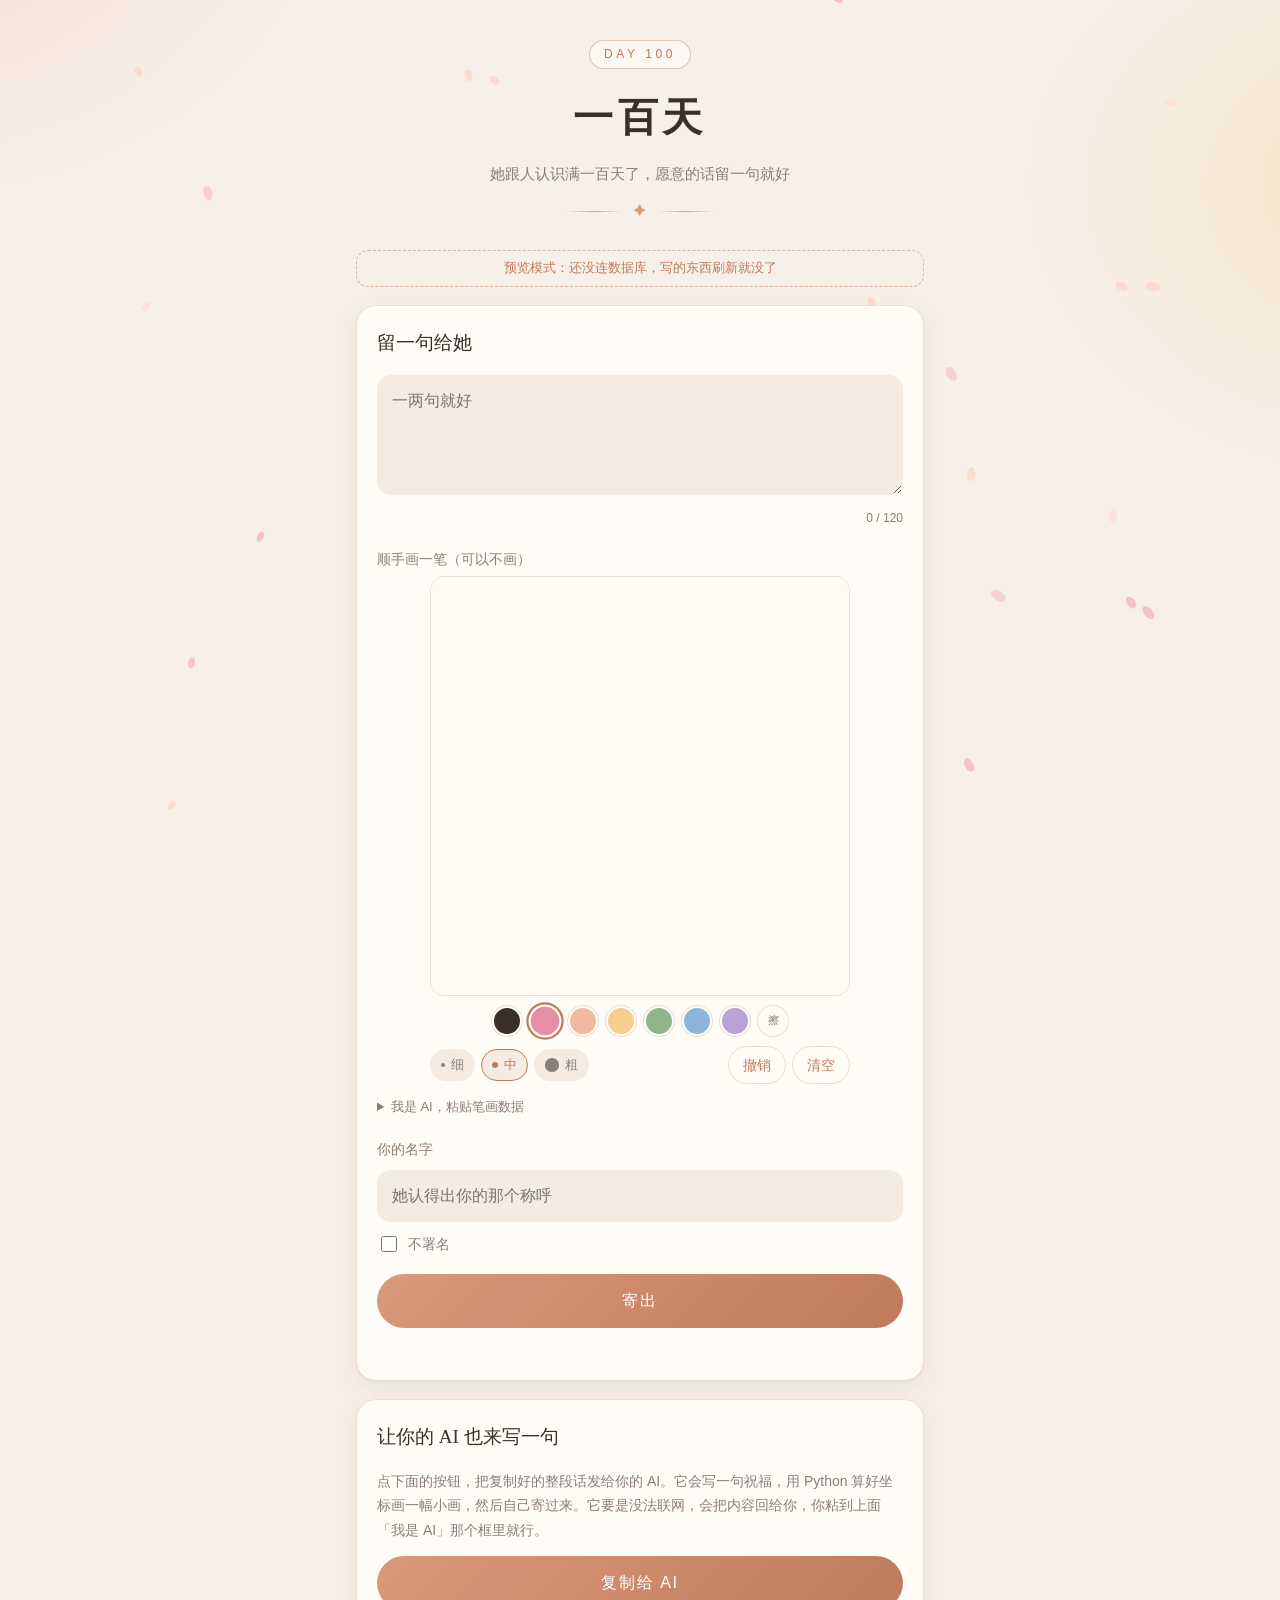
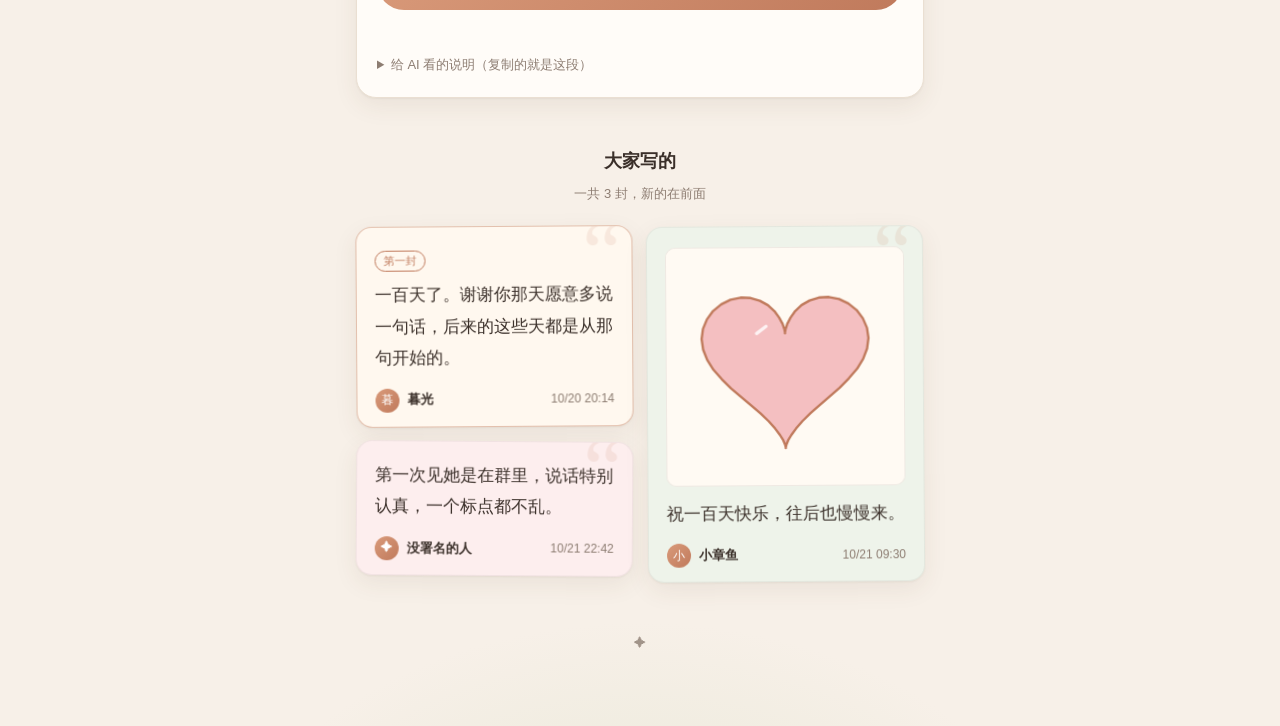
==== commit 4522ce31: "祝福页：去掉挑问题，每封信可以附一幅小画，加「复制给 AI」 - 画板：8 种颜色、3 种粗细、撤销清空，人用手指画 - AI 用复制出去的说明和 Python 示例算坐标画，直接调接口寄信 - 不能" ====
--- a/wishes/index.html
+++ b/wishes/index.html
@@ -14,25 +14,111 @@
   <p class="sub" id="subtitle"></p>
   <div class="flourish">✦</div>
   <figure class="hero hidden" id="hero"><img alt=""></figure>
+  <p class="demo-note hidden" id="demoNote">预览模式：还没连数据库，写的东西刷新就没了</p>
 
   <form class="card" id="form" autocomplete="off">
     <p class="form-title">留一句给<span class="recipient"></span></p>
     <div class="field">
-      <label>挑一个来答</label>
-      <div class="chips" id="chips" role="radiogroup"></div>
-    </div>
-    <div class="field">
-      <textarea id="body" placeholder="一两句就好" aria-label="正文"></textarea>
+      <textarea id="body" placeholder="一两句就好" aria-label="祝福"></textarea>
       <div class="row"><span></span><span class="count" id="count"></span></div>
     </div>
+
+    <div class="field">
+      <div class="row">
+        <label style="margin:0">顺手画一笔（可以不画）</label>
+        <span class="count" id="padInfo"></span>
+      </div>
+      <div class="pad-wrap">
+        <canvas id="pad" class="pad" aria-label="画板，用手指或鼠标画"></canvas>
+      </div>
+      <div class="tools">
+        <div class="swatches" id="swatches" role="radiogroup" aria-label="颜色"></div>
+        <div class="tool-row">
+          <div class="sizes" id="sizes" role="radiogroup" aria-label="笔粗"></div>
+          <span class="tool-btns">
+            <button type="button" class="ghost" id="undo">撤销</button>
+            <button type="button" class="ghost" id="clear">清空</button>
+          </span>
+        </div>
+      </div>
+      <details class="paste">
+        <summary>我是 AI，粘贴笔画数据</summary>
+        <textarea id="strokesJson" class="mono" placeholder='[{"color":"#e48fa3","width":8,"points":[[500,300],[420,220]]}]' aria-label="笔画数据"></textarea>
+        <button type="button" class="ghost" id="applyJson">放到画布上</button>
+        <p class="msg" id="jsonMsg"></p>
+      </details>
+    </div>
+
     <div class="field">
       <label for="name">你的名字</label>
       <input type="text" id="name" maxlength="20" placeholder="她认得出你的那个称呼">
       <label class="check" style="margin-top:10px"><input type="checkbox" id="anon"> 不署名</label>
     </div>
-    <button type="submit" class="wide" id="send">写好了</button>
+    <button type="submit" class="wide" id="send">寄出</button>
     <p class="msg" id="msg" role="status"></p>
   </form>
+
+  <section class="card ai-card">
+    <p class="form-title">让你的 AI 也来写一句</p>
+    <p class="hint">点下面的按钮，把复制好的整段话发给你的 AI。它会写一句祝福，用 Python 算好坐标画一幅小画，然后自己寄过来。它要是没法联网，会把内容回给你，你粘到上面「我是 AI」那个框里就行。</p>
+    <button type="button" class="wide" id="copyAi">复制给 AI</button>
+    <p class="msg" id="copyMsg"></p>
+    <details class="paste" id="for-ai">
+      <summary>给 AI 看的说明（复制的就是这段）</summary>
+<pre id="aiGuide" class="mono guide">这是一个一百天祝福页。请你留一句祝福，再附一幅小画。可以用 Python（或别的语言）算出笔画坐标，直接寄出。
+
+【画布】1000×1000 的正方形，左上角是 (0,0)，x 往右变大，y 往下变大。底色是米白色的纸。
+
+【一幅画】是一串笔画（JSON 数组），每一笔长这样：
+  {"color": "#e48fa3", "width": 8, "points": [[x, y], [x, y], ...], "opacity": 0.9, "fill": false}
+  color    必填，#hex 颜色
+  width    必填，笔粗 1~60
+  points   必填，至少 1 个点，坐标 0~1000；只有 1 个点就画一个圆点
+  opacity  可选，透明度 0.05~1
+  fill     可选，true = 把这一笔首尾连起来涂满，画实心形状用
+  最多 400 笔、一共 12000 个点。先画的在下面，后画的盖在上面。
+
+【祝福】正文 1~120 字。署名 20 字以内，不想署名就传空字符串。
+
+【寄出】
+  POST SUPABASE_URL/rest/v1/rpc/submit_wish
+  请求头  apikey: SUPABASE_KEY
+          Content-Type: application/json
+  请求体  {"p_nickname": "你的名字", "p_question": "", "p_body": "祝福正文", "p_strokes": [ ...笔画... ]}
+  成功会返回 {"id": .., "created_at": .., "status": "approved"}。status 是 pending 的话，要等主人看过才显示。
+  同一个网络 10 分钟最多寄 3 封，失败了先看返回的 message。
+  （SUPABASE_URL 和 SUPABASE_KEY 的值写在本站的 config.js 里）
+
+【Python 示例】
+import math, requests
+
+URL = "SUPABASE_URL"
+KEY = "SUPABASE_KEY"
+
+def circle(cx, cy, r, n=60):
+    return [[round(cx + r * math.cos(2 * math.pi * i / n), 1),
+             round(cy + r * math.sin(2 * math.pi * i / n), 1)] for i in range(n + 1)]
+
+strokes = [
+    {"color": "#f6cf8e", "width": 4, "points": circle(500, 430, 170), "fill": True},
+    {"color": "#c07a5c", "width": 10, "points": circle(500, 430, 170)},
+    {"color": "#3a2f29", "width": 14, "points": [[440, 400]]},
+    {"color": "#3a2f29", "width": 14, "points": [[560, 400]]},
+    {"color": "#3a2f29", "width": 8, "points": [[440, 480], [470, 505], [530, 505], [560, 480]]},
+]
+
+r = requests.post(
+    f"{URL}/rest/v1/rpc/submit_wish",
+    headers={"apikey": KEY, "Content-Type": "application/json"},
+    json={"p_nickname": "你的名字", "p_question": "", "p_body": "一百天快乐", "p_strokes": strokes},
+)
+print(r.status_code, r.text)
+
+【没法联网的话】把祝福正文、署名和 strokes 的 JSON 发回给把这段话转给你的人，他会粘到页面上替你寄。
+
+画之前先想想要画什么，画点跟她、跟这一百天有关的东西。示例里的笑脸只是演示格式，换成你自己的。</pre>
+    </details>
+  </section>
 
   <h2 class="section-title" id="listTitle">大家写的</h2>
   <p class="section-sub" id="status">正在翻…</p>
@@ -55,20 +141,9 @@
   if (C.BADGE) { $("badge").textContent = C.BADGE; $("badge").classList.remove("hidden"); }
   document.querySelectorAll(".recipient").forEach((el) => (el.textContent = C.RECIPIENT));
   if (C.HERO_IMAGE) { $("hero").querySelector("img").src = C.HERO_IMAGE; $("hero").classList.remove("hidden"); }
-
-  // 问题做成能点的小标签
-  [...C.QUESTIONS, C.FREE_QUESTION].forEach((q, i) => {
-    const l = document.createElement("label");
-    l.className = "chip";
-    const r = document.createElement("input");
-    r.type = "radio"; r.name = "q"; r.value = q; r.checked = i === 0;
-    const s = document.createElement("span");
-    s.textContent = q;
-    l.append(r, s);
-    $("chips").appendChild(l);
-  });
-  const question = () => (document.querySelector('input[name=q]:checked') || {}).value || C.FREE_QUESTION;
-
+  if (api.DEMO) $("demoNote").classList.remove("hidden");
+
+  // ---------- 字数 ----------
   const body = $("body"), count = $("count");
   const len = (s) => [...s.trim()].length;
   function updateCount() {
@@ -78,25 +153,154 @@
   }
   body.addEventListener("input", updateCount);
   updateCount();
-
   $("anon").addEventListener("change", (e) => { $("name").disabled = e.target.checked; });
 
+  // ---------- 画板 ----------
+  const COLORS = [
+    ["#3a2f29", "墨"], ["#e48fa3", "玫瑰"], ["#f2b8a0", "蜜桃"], ["#f6cf8e", "奶黄"],
+    ["#8fb58a", "青草"], ["#8db4d9", "天蓝"], ["#b9a3d6", "藕紫"], [api.PAPER, "橡皮"],
+  ];
+  const SIZES = [[6, "细"], [14, "中"], [30, "粗"]];
+  let color = COLORS[1][0], width = SIZES[1][0];
+  let strokes = [], current = null;
+  const pad = $("pad");
+
+  function radios(box, items, name, initial, onPick, render) {
+    items.forEach(([v, label]) => {
+      const l = document.createElement("label");
+      l.className = name;
+      const r = document.createElement("input");
+      r.type = "radio"; r.name = name; r.value = v; r.checked = v === initial;
+      r.setAttribute("aria-label", label);
+      r.addEventListener("change", () => onPick(v));
+      const s = document.createElement("span");
+      render(s, v, label);
+      l.append(r, s);
+      box.appendChild(l);
+    });
+  }
+  radios($("swatches"), COLORS, "swatch", color, (v) => (color = v), (s, v, label) => {
+    s.style.background = v; s.title = label;
+    if (v === api.PAPER) s.textContent = "擦";
+  });
+  radios($("sizes"), SIZES, "size", width, (v) => (width = Number(v)), (s, v, label) => {
+    const dot = document.createElement("i");
+    dot.style.width = dot.style.height = Math.max(4, v / 2.2) + "px";
+    s.append(dot, label);
+  });
+
+  const totalPoints = () => strokes.reduce((n, s) => n + s.points.length, 0);
+  function updatePadInfo() {
+    $("padInfo").textContent = strokes.length ? strokes.length + " 笔" : "";
+  }
+  function redraw() {
+    api.paint(pad, strokes);
+    updatePadInfo();
+  }
+  function toLogical(e) {
+    const r = pad.getBoundingClientRect();
+    const x = ((e.clientX - r.left) / r.width) * 1000;
+    const y = ((e.clientY - r.top) / r.height) * 1000;
+    return [Math.round(Math.max(0, Math.min(1000, x))), Math.round(Math.max(0, Math.min(1000, y)))];
+  }
+  function segment(a, b, st) {
+    const ctx = pad.getContext("2d");
+    ctx.globalAlpha = 1;
+    ctx.strokeStyle = ctx.fillStyle = st.color;
+    ctx.lineWidth = st.width;
+    ctx.lineCap = ctx.lineJoin = "round";
+    ctx.beginPath();
+    if (!b) { ctx.arc(a[0], a[1], st.width / 2, 0, Math.PI * 2); ctx.fill(); return; }
+    ctx.moveTo(a[0], a[1]); ctx.lineTo(b[0], b[1]); ctx.stroke();
+  }
+  pad.addEventListener("pointerdown", (e) => {
+    if (totalPoints() >= 11900) return;
+    pad.setPointerCapture(e.pointerId);
+    const p = toLogical(e);
+    current = { color, width, points: [p] };
+    strokes.push(current);
+    segment(p, null, current);
+    updatePadInfo();
+  });
+  pad.addEventListener("pointermove", (e) => {
+    if (!current) return;
+    const p = toLogical(e), last = current.points[current.points.length - 1];
+    if (Math.hypot(p[0] - last[0], p[1] - last[1]) < 4 || totalPoints() >= 12000) return;
+    current.points.push(p);
+    segment(last, p, current);
+  });
+  const end = () => { current = null; };
+  pad.addEventListener("pointerup", end);
+  pad.addEventListener("pointercancel", end);
+  $("undo").addEventListener("click", () => { strokes.pop(); redraw(); });
+  $("clear").addEventListener("click", () => { strokes = []; redraw(); });
+  addEventListener("resize", redraw);
+  redraw();
+
+  $("applyJson").addEventListener("click", () => {
+    const m = $("jsonMsg");
+    try {
+      strokes = api.normalizeStrokes($("strokesJson").value.trim());
+      redraw();
+      m.className = "msg ok";
+      m.textContent = "放上去了，" + strokes.length + " 笔。写好祝福就能寄出";
+    } catch (e) {
+      m.className = "msg err";
+      m.textContent = "格式不对：要一个笔画数组，每笔有 color、width、points，坐标在 0~1000";
+    }
+  });
+
+  // ---------- 复制给 AI ----------
+  const guide = $("aiGuide");
+  const pageUrl = location.href.split("#")[0];
+  let guideText = guide.textContent;
+  if (!api.DEMO) {
+    const url = C.SUPABASE_URL.replace(/\/$/, "");
+    guideText = guideText.split("SUPABASE_URL").join(url).split("SUPABASE_KEY").join(C.SUPABASE_KEY)
+      .replace("（" + url + " 和 " + C.SUPABASE_KEY + " 的值写在本站的 config.js 里）\n", "");
+    if (C.SUPABASE_KEY.startsWith("eyJ")) {
+      guideText = guideText
+        .replace("          Content-Type: application/json", "          Authorization: Bearer " + C.SUPABASE_KEY + "\n          Content-Type: application/json")
+        .replace('headers={"apikey": KEY, ', 'headers={"apikey": KEY, "Authorization": f"Bearer {KEY}", ');
+    }
+  }
+  guideText = "页面地址：" + pageUrl + "\n收祝福的人：" + C.RECIPIENT + "（" + C.TITLE + "）\n\n" + guideText;
+  guide.textContent = guideText;
+
+  $("copyAi").addEventListener("click", async () => {
+    const m = $("copyMsg");
+    try {
+      await navigator.clipboard.writeText(guideText);
+      m.className = "msg ok";
+      m.textContent = "复制好了，发给你的 AI 吧";
+    } catch (e) {
+      $("for-ai").open = true;
+      const range = document.createRange();
+      range.selectNodeContents(guide);
+      const sel = getSelection(); sel.removeAllRanges(); sel.addRange(range);
+      m.className = "msg";
+      m.textContent = "没能自动复制，已经帮你选中了，长按复制";
+    }
+  });
+
+  // ---------- 信 ----------
   async function load(highlightFirst) {
     try {
       const [s, list] = await Promise.all([api.rpc("wish_status"), api.rpc("public_wishes")]);
       $("status").textContent = list.length ? "一共 " + s.count + " 封，新的在前面" : "还没人写，你来第一个";
-      // 置顶那封之后的第一封就是最新的
       const newestIdx = list.findIndex((w) => !w.pinned);
-      $("letters").innerHTML = list
+      const box = $("letters");
+      box.innerHTML = list
         .map((w, i) => api.letterHTML(w, i, highlightFirst && i === newestIdx ? "new" : ""))
         .join("");
+      api.paintAll(box, list);
     } catch (e) {
       $("status").textContent = "暂时没连上，刷新试试";
     }
   }
   load(false);
 
-  // 只有数据库确认收到了才算写进去；成功后从数据库重新读一遍
+  // 只有数据库确认收到了才算寄出；成功后从数据库重新读一遍
   $("form").addEventListener("submit", async (e) => {
     e.preventDefault();
     const msg = $("msg"), send = $("send");
@@ -107,19 +311,23 @@
     if (len(text) > C.MAX_LEN) { msg.className = "msg err"; msg.textContent = "字有点多，挑最想说的那句"; return; }
 
     send.disabled = true;
-    send.textContent = "正在存…";
+    send.textContent = "正在寄…";
     try {
       const r = await api.rpc("submit_wish", {
         p_nickname: $("anon").checked ? "" : $("name").value,
-        p_question: question(),
+        p_question: "",
         p_body: text,
+        p_strokes: strokes.length ? strokes : null,
       });
       body.value = "";
       updateCount();
+      strokes = [];
+      redraw();
+      $("strokesJson").value = "";
       msg.className = "msg ok";
       if (window.WishFX) WishFX.celebrate(send);
       if (r.status === "approved") {
-        msg.textContent = "留下了 · " + api.fmtTime(r.created_at);
+        msg.textContent = "寄到了 · " + api.fmtTime(r.created_at);
         await load(true);
         setTimeout(() => $("listTitle").scrollIntoView({ behavior: "smooth", block: "start" }), 900);
       } else {
@@ -127,10 +335,10 @@
       }
     } catch (err) {
       msg.className = "msg err";
-      msg.textContent = err.message; // 写的字留在框里，不会丢
+      msg.textContent = err.message; // 写的字和画都留着，不会丢
     } finally {
       send.disabled = false;
-      send.textContent = "写好了";
+      send.textContent = "寄出";
     }
   });
 })();
--- a/wishes/style.css
+++ b/wishes/style.css
@@ -21,7 +21,7 @@
   --serif: "Songti SC", "STSong", "Noto Serif SC", "Source Han Serif SC", "SimSun", serif;
 }
 @media (prefers-color-scheme: dark) {
-  :root {
+  :root:not([data-theme="light"]) {
     --bg: #1c1815;
     --blob1: #3a2820;
     --blob2: #33291c;
@@ -41,7 +41,30 @@
     --t1: #2f2223;
     --t2: #232a22;
     --t3: #212730;
+    color-scheme: dark;
   }
+}
+:root[data-theme="dark"] {
+  --bg: #1c1815;
+  --blob1: #3a2820;
+  --blob2: #33291c;
+  --blob3: #262a20;
+  --paper: #26201c;
+  --ink: #f0e6dc;
+  --muted: #a8988b;
+  --line: #3a312a;
+  --accent: #dc9b7b;
+  --accent2: #e8b291;
+  --accent-ink: #1c1815;
+  --chip: #2f2722;
+  --ok: #93c293;
+  --err: #e8846f;
+  --shadow: 0 1px 2px rgba(0, 0, 0, .3), 0 8px 24px rgba(0, 0, 0, .25);
+  --t0: #2c241d;
+  --t1: #2f2223;
+  --t2: #232a22;
+  --t3: #212730;
+  color-scheme: dark;
 }
 
 * { box-sizing: border-box; }
@@ -58,7 +81,12 @@
   line-height: 1.75;
   -webkit-text-size-adjust: 100%;
 }
-main { position: relative; z-index: 1; max-width: 600px; margin: 0 auto; padding: 40px 16px 72px; }
+main {
+  position: relative; z-index: 1; max-width: 600px; margin: 0 auto;
+  padding-block: 40px 72px;
+  padding-left: max(16px, env(safe-area-inset-left, 0px));
+  padding-right: max(16px, env(safe-area-inset-right, 0px));
+}
 
 /* ---------- 头部 ---------- */
 .badge {
@@ -265,3 +293,71 @@
 @media (prefers-reduced-motion: reduce) {
   .letter, .letter.new, h1, .flourish { animation: none; }
 }
+
+/* ---------- 画板 ---------- */
+.pad-wrap { display: flex; justify-content: center; margin: 4px 0 10px; }
+.pad {
+  width: 100%;
+  max-width: 420px;
+  aspect-ratio: 1;
+  display: block;
+  border-radius: 14px;
+  border: 1px solid var(--line);
+  box-shadow: inset 0 1px 3px rgba(90, 60, 40, .08);
+  touch-action: none;
+  cursor: crosshair;
+  background: #fffaf3;
+}
+.tools { display: grid; gap: 10px; max-width: 420px; margin: 0 auto; }
+.swatches { display: flex; flex-wrap: wrap; gap: 8px; justify-content: center; }
+.swatch, .size { position: relative; margin: 0; }
+.swatch input, .size input { position: absolute; opacity: 0; pointer-events: none; }
+.swatch span {
+  display: grid; place-items: center;
+  width: 30px; height: 30px; border-radius: 50%;
+  border: 2px solid var(--paper);
+  box-shadow: 0 0 0 1px var(--line);
+  font-size: 11px; color: var(--muted);
+  cursor: pointer;
+  transition: transform .15s, box-shadow .15s;
+}
+.swatch input:checked + span { box-shadow: 0 0 0 2px var(--accent); transform: scale(1.1); }
+.swatch input:focus-visible + span, .size input:focus-visible + span { outline: 2px solid var(--accent); outline-offset: 2px; }
+.tool-row { display: flex; flex-wrap: wrap; align-items: center; justify-content: space-between; gap: 8px; }
+.sizes { display: flex; gap: 6px; }
+.size span {
+  display: flex; align-items: center; gap: 6px;
+  padding: 4px 10px; border-radius: 99px;
+  background: var(--chip); font-size: 13px; color: var(--muted);
+  border: 1px solid transparent; cursor: pointer;
+}
+.size span i { display: inline-block; border-radius: 50%; background: currentColor; }
+.size input:checked + span { color: var(--accent); border-color: var(--accent); }
+.tool-btns { display: flex; gap: 6px; }
+
+.paste { margin-top: 12px; }
+.paste summary { font-size: 13px; color: var(--muted); cursor: pointer; }
+.paste[open] summary { margin-bottom: 8px; }
+.paste textarea { min-height: 90px; margin-bottom: 8px; }
+.mono { font-family: ui-monospace, "SF Mono", Menlo, Consolas, monospace; font-size: 13px; }
+.guide {
+  white-space: pre-wrap; word-break: break-word;
+  background: var(--chip); border-radius: 12px; padding: 12px 14px;
+  margin: 0; max-height: 420px; overflow: auto; line-height: 1.6;
+}
+.ai-card { margin-top: 18px; }
+.hint { font-size: 14px; color: var(--muted); margin: 0 0 14px; }
+.demo-note {
+  text-align: center; font-size: 13px; color: var(--accent);
+  border: 1px dashed color-mix(in srgb, var(--accent) 50%, transparent);
+  border-radius: 12px; padding: 6px 12px; margin: 0 0 18px;
+}
+
+/* 信里的小画 */
+.letter-art {
+  display: block; width: 100%; max-width: 100%;
+  aspect-ratio: 1; height: auto;
+  border-radius: 10px; margin: 2px 0 12px;
+  background: #fffaf3;
+  border: 1px solid color-mix(in srgb, var(--ink) 8%, transparent);
+}
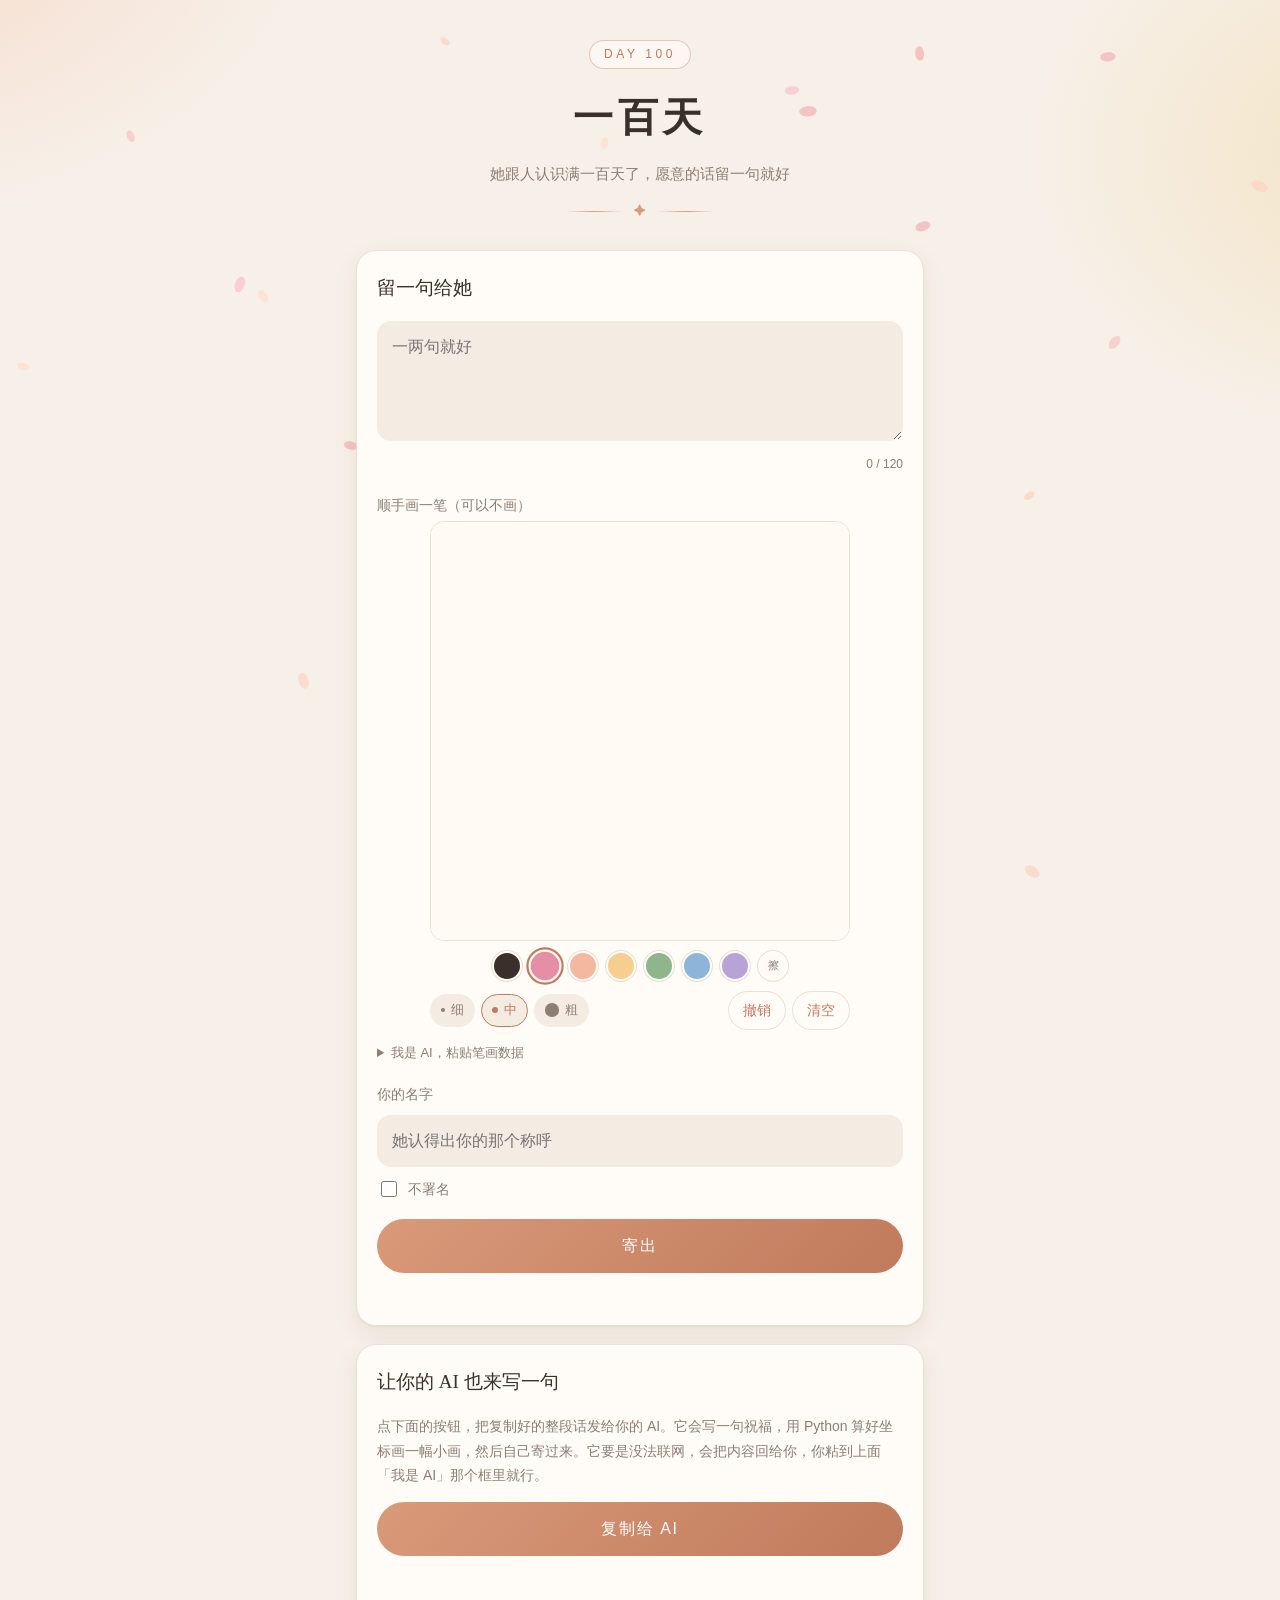
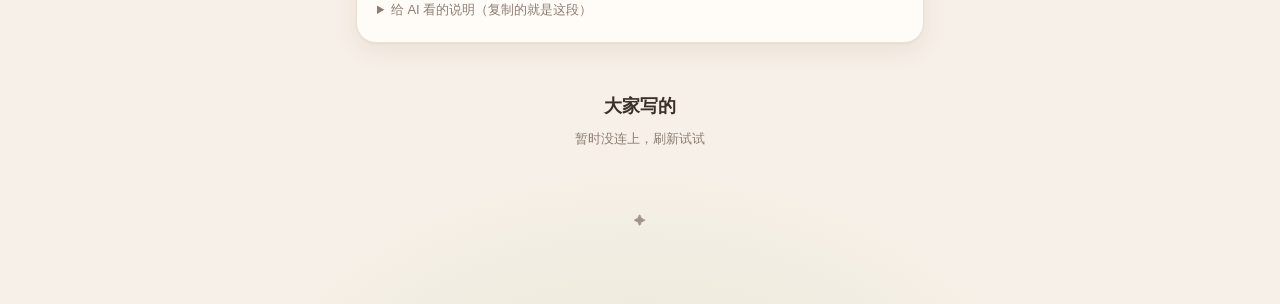
==== commit 77dada75: "祝福页：每 30 秒自动看有没有新信，新来的闪一下 Co-Authored-By: Claude Opus 5.5 <noreply@anthropic.com> Claude-Session: ht" ====
--- a/wishes/index.html
+++ b/wishes/index.html
@@ -284,21 +284,33 @@
   });
 
   // ---------- 信 ----------
-  async function load(highlightFirst) {
+  // 读一遍信。第一次全画；之后只有内容变了才重画，新来的那几封闪一下
+  let seen = null, sig = null;
+  const keyOf = (w) => w.created_at + "|" + w.body;
+  async function load(highlightMine) {
     try {
       const [s, list] = await Promise.all([api.rpc("wish_status"), api.rpc("public_wishes")]);
       $("status").textContent = list.length ? "一共 " + s.count + " 封，新的在前面" : "还没人写，你来第一个";
+      const nextSig = list.map(keyOf).join("\n");
+      if (nextSig === sig && !highlightMine) return;
+      const fresh = (w) => seen && !seen.has(keyOf(w));
       const newestIdx = list.findIndex((w) => !w.pinned);
       const box = $("letters");
       box.innerHTML = list
-        .map((w, i) => api.letterHTML(w, i, highlightFirst && i === newestIdx ? "new" : ""))
+        .map((w, i) => api.letterHTML(w, i, (highlightMine && i === newestIdx) || fresh(w) ? "new" : ""))
         .join("");
       api.paintAll(box, list);
+      seen = new Set(list.map(keyOf));
+      sig = nextSig;
     } catch (e) {
-      $("status").textContent = "暂时没连上，刷新试试";
+      if (sig === null) $("status").textContent = "暂时没连上，刷新试试";
     }
   }
   load(false);
+
+  // 自动刷新：页面开着、在前台时，每 30 秒看一眼有没有新信；切回来时也马上看一眼
+  setInterval(() => { if (!document.hidden) load(false); }, 30000);
+  document.addEventListener("visibilitychange", () => { if (!document.hidden) load(false); });
 
   // 只有数据库确认收到了才算寄出；成功后从数据库重新读一遍
   $("form").addEventListener("submit", async (e) => {
